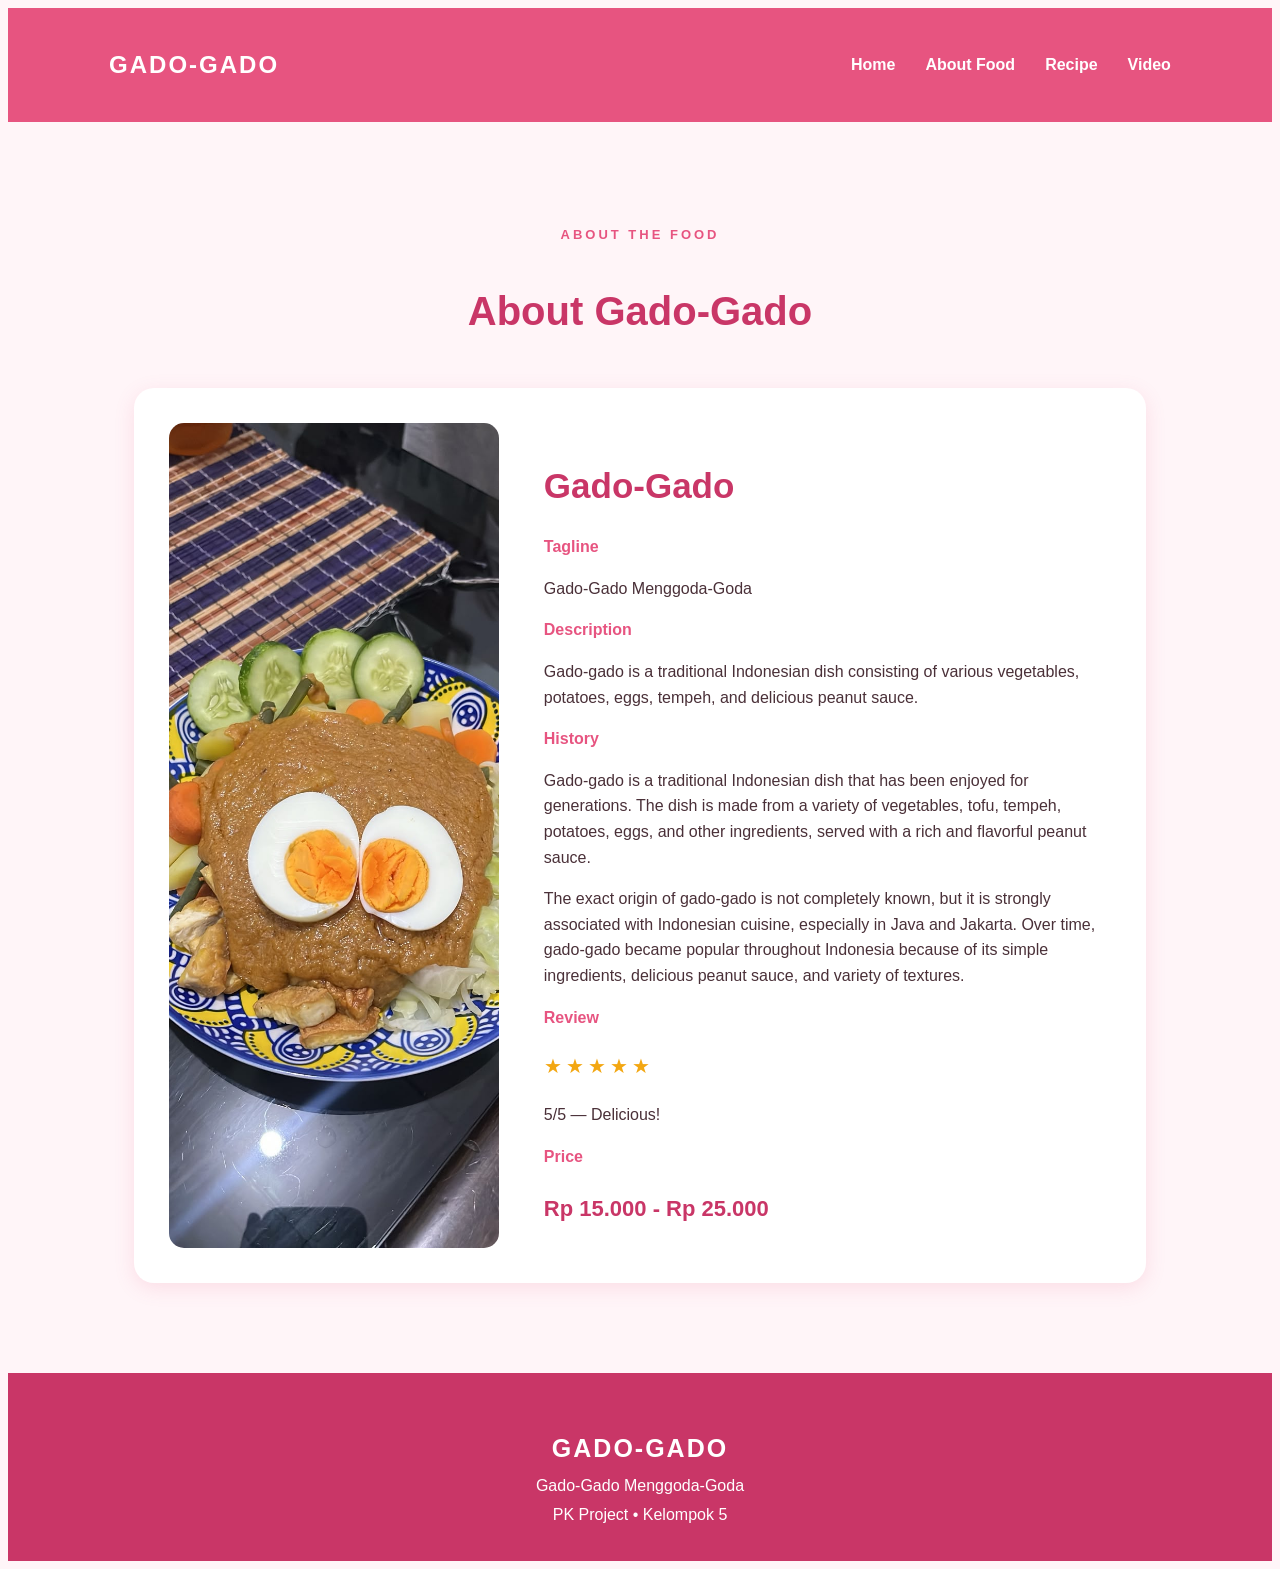
==== about.html @ 33590bcc "Add files via upload" ====
<!DOCTYPE html>
<html lang="id">
<head>
    <meta charset="UTF-8">
    <meta name="viewport" content="width=device-width, initial-scale=1.0">
    <title>About Food | Gado-Gado</title>
    <link rel="stylesheet" href="style.css">

    <style>
        .food-image {
            width: 35%;
            min-height: 250px;
            position: relative;
            overflow: hidden;
        }

        .food-image img {
            width: 100%;
            height: 100%;
            object-fit: cover;
            display: block;
        }
    </style>
</head>

<body>

    <!-- NAVBAR -->
    <header>
        <nav>
            <h1>GADO-GADO</h1>

            <ul>
                <li><a href="index.html">Home</a></li>
                <li><a href="about.html">About Food</a></li>
                <li><a href="recipe.html">Recipe</a></li>
                <li><a href="video.html">Video</a></li>
            </ul>
        </nav>
    </header>


    <!-- ABOUT FOOD -->
    <section class="section">

        <p class="section-label">ABOUT THE FOOD</p>

        <h2>About Gado-Gado</h2>

        <div class="food-card">

            <!-- GAMBAR GADO-GADO -->
            <div class="food-image">
                <img src="gado-gado.jpg" alt="Gado-Gado">
            </div>


            <!-- FOOD INFORMATION -->
            <div class="food-info">

                <h3>Gado-Gado</h3>

                <h4>Tagline</h4>
                <p>
                    Gado-Gado Menggoda-Goda
                </p>

                <h4>Description</h4>
                <p>
                    Gado-gado is a traditional Indonesian dish
                    consisting of various vegetables, potatoes,
                    eggs, tempeh, and delicious peanut sauce.
                </p>

                <h4>History</h4>
                <p>
                    Gado-gado is a traditional Indonesian dish
                    that has been enjoyed for generations. The dish
                    is made from a variety of vegetables, tofu,
                    tempeh, potatoes, eggs, and other ingredients,
                    served with a rich and flavorful peanut sauce.
                </p>

                <p>
                    The exact origin of gado-gado is not completely
                    known, but it is strongly associated with
                    Indonesian cuisine, especially in Java and
                    Jakarta. Over time, gado-gado became popular
                    throughout Indonesia because of its simple
                    ingredients, delicious peanut sauce, and variety
                    of textures.
                </p>

                <h4>Review</h4>
                <p class="rating">
                    ★★★★★
                </p>

                <p>
                    5/5 — Delicious!
                </p>

                <h4>Price</h4>
                <p class="price">
                    Rp 15.000 - Rp 25.000
                </p>

            </div>

        </div>

    </section>


    <!-- FOOTER -->
    <footer>
        <h3>GADO-GADO</h3>
        <p>Gado-Gado Menggoda-Goda</p>
        <p>PK Project • Kelompok 5</p>
    </footer>

</body>
</html>
---- style.css ----
css 
* { 
    margin: 0; 
    padding: 0; 
    box-sizing: border-box; 
} 
 
html { 
    scroll-behavior: smooth; 
} 
 
body { 
    font-family: Arial, sans-serif; 
    background: #fff5f8; 
    color: #4a3038; 
    line-height: 1.6; 
} 
 
 
/* ========================= 
   NAVBAR 
========================= */ 
 
header { 
    background: #e75480; 
    padding: 18px 8%; 
    position: sticky; 
    top: 0; 
    z-index: 100; 
} 
 
nav { 
    display: flex; 
    justify-content: space-between; 
    align-items: center; 
} 
 
nav h1 { 
    color: white; 
    font-size: 24px; 
    letter-spacing: 2px; 
} 
 
nav ul { 
    display: flex; 
    list-style: none; 
    gap: 30px; 
} 
 
nav a { 
    color: white; 
    text-decoration: none; 
    font-weight: bold; 
} 
 
nav a:hover { 
    color: #ffd6e2; 
} 
 
 
/* ========================= 
   HOME 
========================= */ 
 
.home { 
    min-height: 90vh; 
 
    display: flex; 
    justify-content: center; 
    align-items: center; 
 
    text-align: center; 
 
    background: linear-gradient( 
        rgba(231, 84, 128, 0.88), 
        rgba(255, 182, 202, 0.88) 
    ); 
 
    padding: 40px 10%; 
} 
 
.home-content { 
    max-width: 750px; 
    color: white; 
} 
 
.group { 
    font-size: 14px; 
    letter-spacing: 3px; 
    margin-bottom: 15px; 
} 
 
.home h2 { 
    font-size: 70px; 
    margin-bottom: 5px; 
} 
 
.tagline { 
    font-size: 28px; 
    font-weight: bold; 
    font-style: italic; 
    color: #fff0f4; 
    margin-bottom: 20px; 
} 
 
.home-content > p:not(.group):not(.tagline) { 
    font-size: 18px; 
    margin-bottom: 30px; 
} 
 
 
/* ========================= 
   BUTTON 
========================= */ 
 
.button { 
    display: inline-block; 
 
    padding: 13px 28px; 
 
    background: white; 
    color: #e75480; 
 
    text-decoration: none; 
    font-weight: bold; 
 
    border-radius: 25px; 
 
    transition: 0.3s; 
} 
 
.button:hover { 
    transform: translateY(-3px); 
    background: #ffe4ec; 
} 
 
 
/* ========================= 
   GENERAL SECTION 
========================= */ 
 
.section { 
    min-height: 80vh; 
    padding: 90px 10%; 
} 
 
.section-label { 
    text-align: center; 
    color: #e75480; 
    font-size: 13px; 
    font-weight: bold; 
    letter-spacing: 3px; 
} 
 
.section > h2 { 
    text-align: center; 
    font-size: 40px; 
    color: #c93667; 
    margin-bottom: 45px; 
} 
 
 
/* ========================= 
   ABOUT FOOD 
========================= */ 
 
.food-card { 
    display: flex; 
    gap: 45px; 
 
    background: white; 
 
    padding: 35px; 
 
    border-radius: 20px; 
 
    box-shadow: 0 5px 20px rgba(231, 84, 128, 0.15); 
} 
 
 
/* TEMPAT FOTO GADO-GADO */ 
 
.food-image { 
    width: 45%; 
    min-height: 350px; 
 
    background: #ffdce7; 
 
    display: flex; 
    justify-content: center; 
    align-items: center; 
 
    border-radius: 15px; 
 
    color: #c93667; 
    font-weight: bold; 
} 
 
.food-info { 
    flex: 1; 
} 
 
.food-info h3 { 
    font-size: 35px; 
    color: #c93667; 
    margin-bottom: 20px; 
} 
 
.food-info h4 { 
    color: #e75480; 
    margin-top: 15px; 
    margin-bottom: 5px; 
} 
 
.rating { 
    letter-spacing: 4px; 
    color: #f3a712; 
    font-size: 20px; 
} 
 
.price { 
    font-size: 22px; 
    font-weight: bold; 
    color: #c93667; 
} 
 
 
/* ========================= 
   RECIPE IMAGE 
========================= */ 
 
.recipe-section { 
    text-align: center; 
} 
 
.recipe-image { 
    max-width: 900px; 
    margin: auto; 
 
    background: white; 
 
    padding: 20px; 
 
    border-radius: 20px; 
 
    box-shadow: 0 5px 20px rgba(231, 84, 128, 0.15); 
} 
 
.recipe-image img { 
    width: 100%; 
    max-height: 900px; 
 
    object-fit: contain; 
 
    border-radius: 12px; 
 
    display: block; 
} 
 
 
/* ========================= 
   VIDEO 
========================= */ 
 
.video-container { 
    max-width: 900px; 
    margin: auto; 
 
    background: white; 
 
    padding: 20px; 
 
    border-radius: 20px; 
 
    box-shadow: 0 5px 20px rgba(231, 84, 128, 0.15); 
} 
 
.video-container video { 
    width: 100%; 
    display: block; 
 
    border-radius: 15px; 
} 
 
 
/* ========================= 
   FOOTER 
========================= */ 
 
footer { 
    background: #c93667; 
    color: white; 
 
    text-align: center; 
 
    padding: 30px; 
} 
 
footer h3 { 
    font-size: 25px; 
    letter-spacing: 2px; 
    margin-bottom: 5px; 
} 
 
footer p { 
    margin: 3px; 
} 
 
 
/* ========================= 
   MOBILE 
========================= */ 
 
@media (max-width: 700px) { 
 
    nav { 
        flex-direction: column; 
        gap: 15px; 
    } 
 
    nav ul { 
        gap: 15px; 
        flex-wrap: wrap; 
        justify-content: center; 
    } 
 
    .home h2 { 
        font-size: 48px; 
    } 
 
    .tagline { 
        font-size: 21px; 
    } 
 
    .food-card { 
        flex-direction: column; 
    } 
 
    .food-image { 
        width: 100%; 
    } 
 
    .section { 
        padding: 60px 6%; 
    } 
}
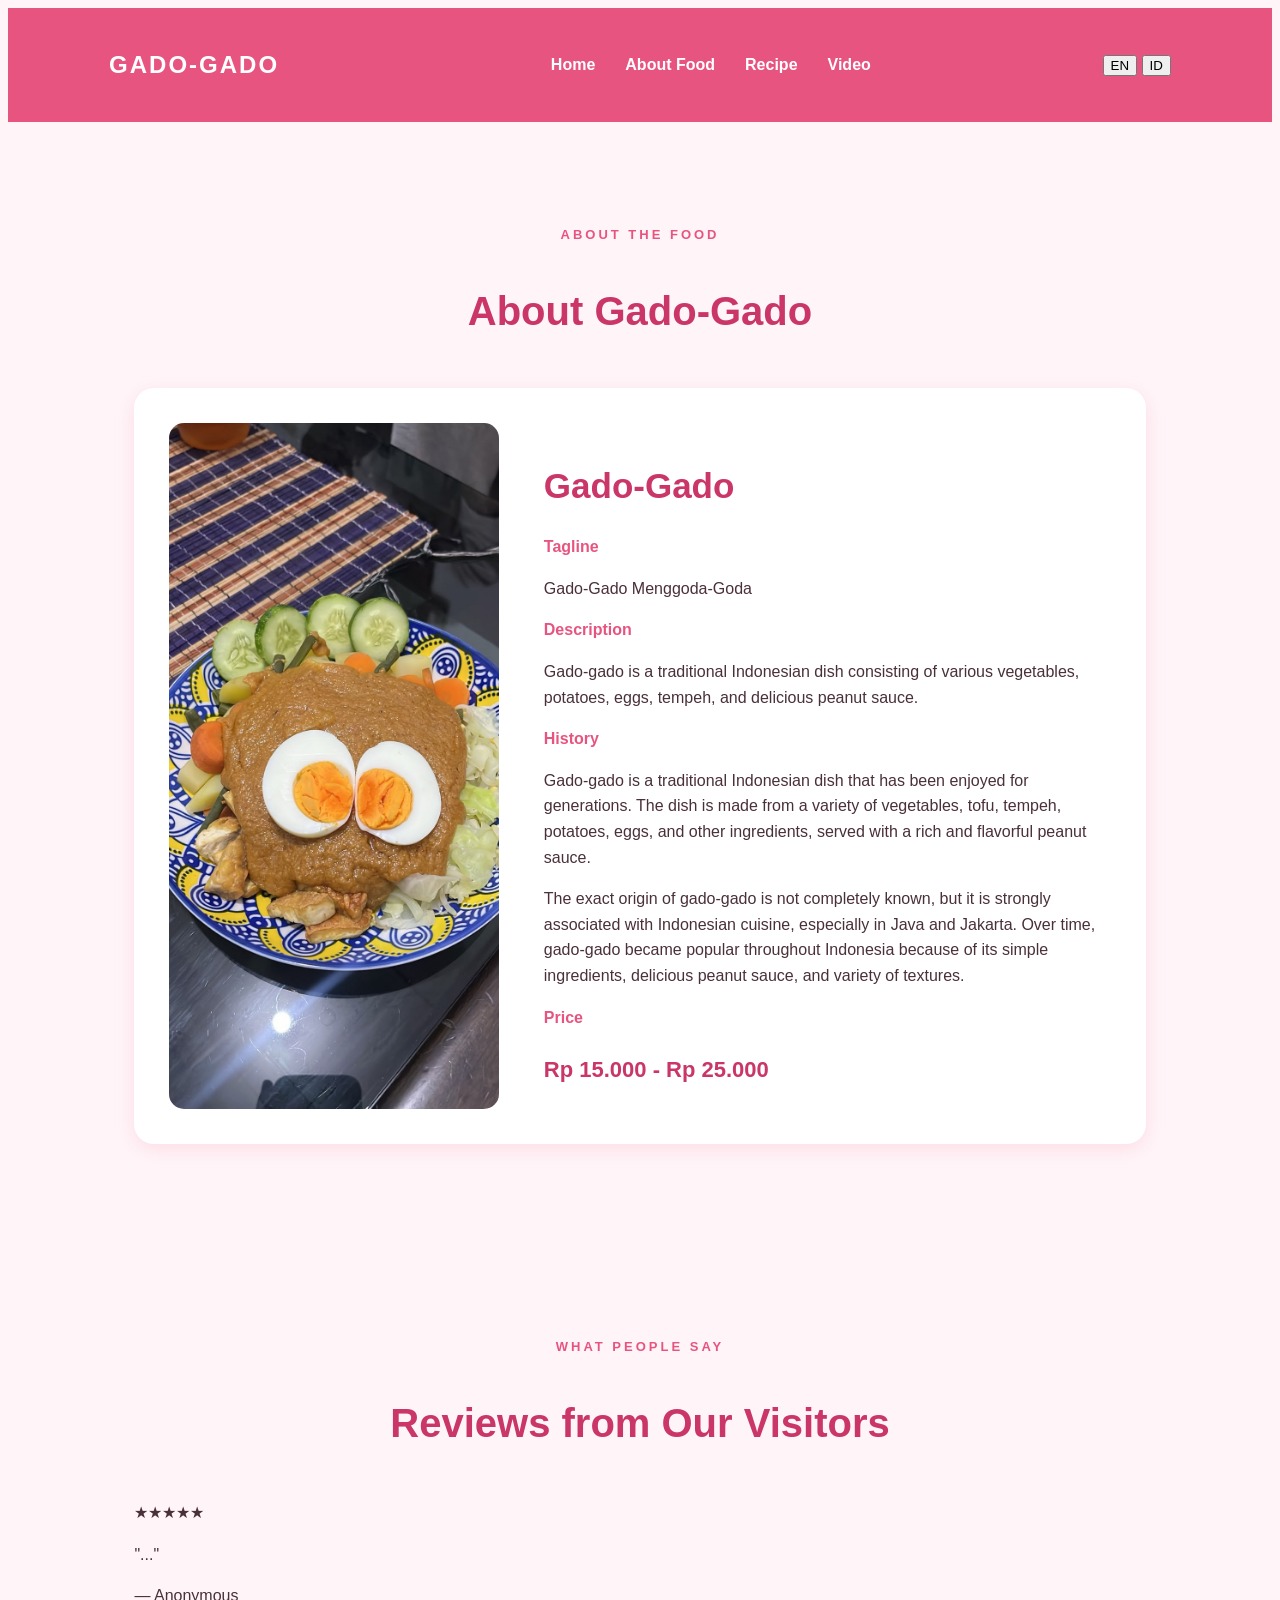
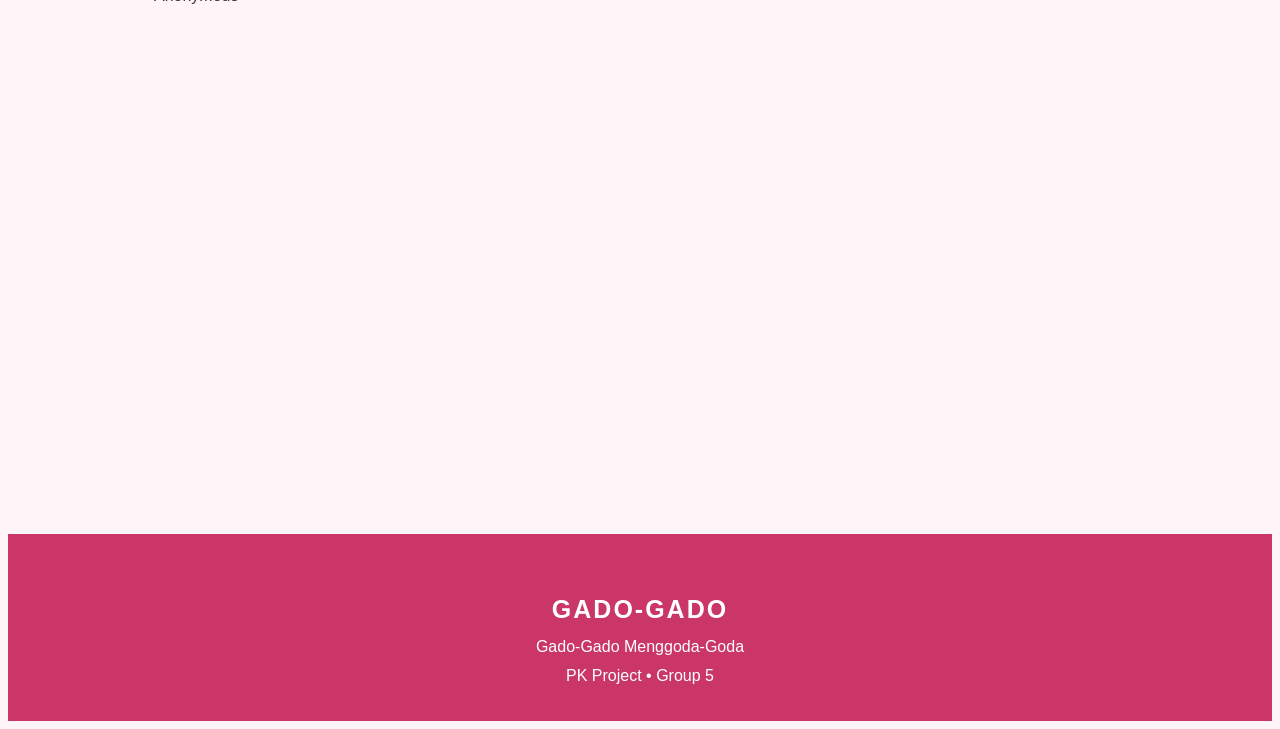
==== commit d0e78efd: "about.html" ====
--- a/about.html
+++ b/about.html
@@ -1,9 +1,9 @@
 <!DOCTYPE html>
-<html lang="id">
+<html lang="en">
 <head>
     <meta charset="UTF-8">
     <meta name="viewport" content="width=device-width, initial-scale=1.0">
-    <title>About Food | Gado-Gado</title>
+    <title data-i18n="page_title_about">About Food | Gado-Gado</title>
     <link rel="stylesheet" href="style.css">
 
     <style>
@@ -31,11 +31,16 @@
             <h1>GADO-GADO</h1>
 
             <ul>
-                <li><a href="index.html">Home</a></li>
-                <li><a href="about.html">About Food</a></li>
-                <li><a href="recipe.html">Recipe</a></li>
-                <li><a href="video.html">Video</a></li>
+                <li><a href="index.html" data-i18n="nav_home">Home</a></li>
+                <li><a href="about.html" data-i18n="nav_about">About Food</a></li>
+                <li><a href="recipe.html" data-i18n="nav_recipe">Recipe</a></li>
+                <li><a href="video.html" data-i18n="nav_video">Video</a></li>
             </ul>
+
+            <div class="lang-switch">
+                <button class="lang-btn" data-lang="en">EN</button>
+                <button class="lang-btn" data-lang="id">ID</button>
+            </div>
         </nav>
     </header>
 
@@ -43,37 +48,31 @@
     <!-- ABOUT FOOD -->
     <section class="section">
 
-        <p class="section-label">ABOUT THE FOOD</p>
-
-        <h2>About Gado-Gado</h2>
+        <p class="section-label" data-i18n="about_label">ABOUT THE FOOD</p>
+        <h2 data-i18n="about_heading">About Gado-Gado</h2>
 
         <div class="food-card">
 
-            <!-- GAMBAR GADO-GADO -->
             <div class="food-image">
                 <img src="gado-gado.jpg" alt="Gado-Gado">
             </div>
 
-
-            <!-- FOOD INFORMATION -->
             <div class="food-info">
 
                 <h3>Gado-Gado</h3>
 
-                <h4>Tagline</h4>
-                <p>
-                    Gado-Gado Menggoda-Goda
-                </p>
+                <h4 data-i18n="label_tagline">Tagline</h4>
+                <p>Gado-Gado Menggoda-Goda</p>
 
-                <h4>Description</h4>
-                <p>
+                <h4 data-i18n="label_description">Description</h4>
+                <p data-i18n="about_desc">
                     Gado-gado is a traditional Indonesian dish
                     consisting of various vegetables, potatoes,
                     eggs, tempeh, and delicious peanut sauce.
                 </p>
 
-                <h4>History</h4>
-                <p>
+                <h4 data-i18n="label_history">History</h4>
+                <p data-i18n="about_history_1">
                     Gado-gado is a traditional Indonesian dish
                     that has been enjoyed for generations. The dish
                     is made from a variety of vegetables, tofu,
@@ -81,7 +80,7 @@
                     served with a rich and flavorful peanut sauce.
                 </p>
 
-                <p>
+                <p data-i18n="about_history_2">
                     The exact origin of gado-gado is not completely
                     known, but it is strongly associated with
                     Indonesian cuisine, especially in Java and
@@ -91,21 +90,31 @@
                     of textures.
                 </p>
 
-                <h4>Review</h4>
-                <p class="rating">
-                    ★★★★★
-                </p>
-
-                <p>
-                    5/5 — Delicious!
-                </p>
-
-                <h4>Price</h4>
-                <p class="price">
-                    Rp 15.000 - Rp 25.000
-                </p>
+                <h4 data-i18n="label_price">Price</h4>
+                <p class="price">Rp 15.000 - Rp 25.000</p>
 
             </div>
+
+        </div>
+
+    </section>
+
+
+    <!-- REVIEW SECTION -->
+    <section class="section rev-section">
+
+        <p class="section-label" data-i18n="review_label">WHAT PEOPLE SAY</p>
+        <h2 data-i18n="review_heading">Reviews from Our Visitors</h2>
+
+        <div class="rev-carousel">
+
+            <div class="rev-card" id="review-card">
+                <p class="rev-stars" id="review-stars">★★★★★</p>
+                <p class="rev-text" id="review-text">"..."</p>
+                <p class="rev-author" id="review-author">— Anonymous</p>
+            </div>
+
+            <div class="rev-dots" id="review-dots"></div>
 
         </div>
 
@@ -116,8 +125,9 @@
     <footer>
         <h3>GADO-GADO</h3>
         <p>Gado-Gado Menggoda-Goda</p>
-        <p>PK Project • Kelompok 5</p>
+        <p data-i18n="footer_team">PK Project • Group 5</p>
     </footer>
 
+    <script src="language.js"></script>
 </body>
-</html>+</html>
